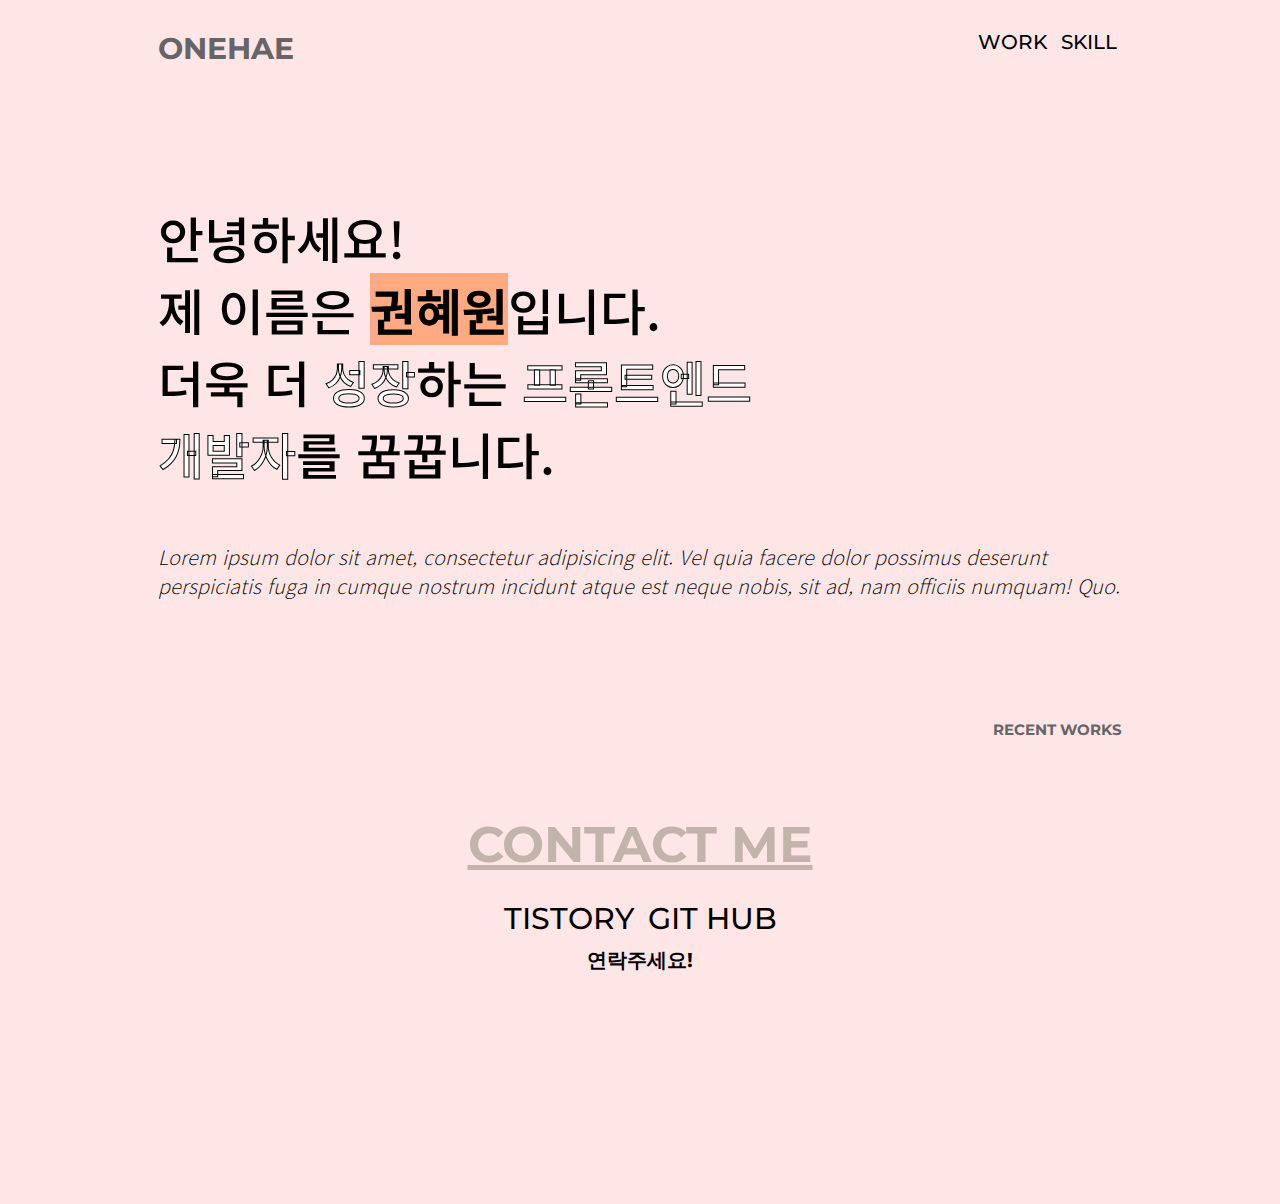
==== index.html @ b128db63 "포트폴리오 작업1" ====
<!DOCTYPE html>
<html lang="ko">
  <head>
    <meta charset="UTF-8" />
    <meta http-equiv="X-UA-Compatible" content="IE=edge" />
    <meta name="viewport" content="width=device-width, initial-scale=1.0" />
    <title>PORTFOLIO</title>
    <link rel="stylesheet" type="text/css" href="style.css" />

    <link
      href="https://fonts.googleapis.com/css2?family=Montserrat:ital,wght@0,200;0,400;0,500;0,600;0,800;0,900;1,200;1,400;1,500;1,600;1,800;1,900&display=swap"
      rel="stylesheet"
    />
    <link
      href="https://fonts.googleapis.com/css2?family=Noto+Sans+KR:wght@100;300;400;500;700;900&display=swap"
      rel="stylesheet"
    />
  </head>
  <body>
    <div class="frame">
      <nav class="navigator">
        <h3 class="site-name">ONEHAE</h3>
        <ul>
          <li><a href="index.html" class="nav-menu">WORK</a></li>
          <li><a href="skill.html" class="nav-menu">SKILL</a></li>
        </ul>
      </nav>

      <div class="dashboard">
        <h1 class="korean-comment">
          안녕하세요!<br />
          제 이름은 <a class="sample">권혜원</a>입니다. <br />
          더욱 더 <a class="hilight type1">성장</a>하는
          <a class="hilight type2">프론트엔드 <br />개발자</a>를 꿈꿉니다.
        </h1>
        <p class="english-comment">
          Lorem ipsum dolor sit amet, consectetur adipisicing elit. Vel quia
          facere dolor possimus deserunt perspiciatis fuga in cumque nostrum
          incidunt atque est neque nobis, sit ad, nam officiis numquam! Quo.
        </p>
      </div>

      <h5 class="recent-menu">RECENT WORKS</h5>

      <div class="recent-works"></div>

      <footer class="footer">
        <h3 class="contact">CONTACT ME</h3>
        <div class="links">
          <a class="tistory" href="https://onehae.tistory.com/">TISTORY</a>
          <a class="github" href="https://github.com/onehae627">GIT HUB</a>
        </div>
        <p>연락주세요!</p>
      </footer>
    </div>
  </body>
</html>
---- style.css ----
body {
  background-color: #ffe6e6;
}

.frame {
  margin: 30px 150px;
  display: flex;
  flex-direction: column;
}

/* navigator */
.navigator {
  display: flex;
  flex-direction: row;
  justify-content: space-between;
}

li {
  display: inline;
  list-style: none;
  margin: 0;
}

ul {
  margin: 0;
}

.site-name {
  margin: 0;
  font-family: "Montserrat", sans-serif;
  font-size: 30px;
  color: #666464;
}

.nav-menu {
  font-family: "Montserrat", sans-serif;
  font-weight: 500;
  font-size: 20px;
  padding: 5px;
}

a {
  color: black;
  text-decoration: none;
}
a:hover {
  color: white;
  font-weight: bold;
  transition: 0.3s;
}

/* dashboard */

.dashboard {
  display: flex;
  flex-direction: column;
  margin-top: 100px;
}

.korean-comment {
  font-family: "Noto Sans KR", sans-serif;
  font-weight: 500;
  font-size: 50px;
}

.sample {
  background-color: #ffaa80;
  -webkit-text-stroke: 1px black;
}

.sample:hover {
  -webkit-text-stroke: 1px black;
  background-color: transparent;
  transition: none;
  color: white;
}

.hilight {
  color: white;
  -webkit-text-stroke: 1px black;
}

.hilight:hover {
  background-color: #ffaa80;
  transition: none;
  color: black;
}

.type1:hover {
  background-color: yellowgreen;
}
.type2:hover {
  background-color: skyblue;
}

.english-comment {
  font-family: "Noto Sans KR", sans-serif;
  font-weight: 200;
  font-size: 20px;
  font-style: italic;
}

/* RECENT WORKS  */
.recent-menu {
  font-family: "Montserrat", sans-serif;
  font-size: 15px;
  font-weight: 700;
  color: #666464;
  text-align: right;
  margin-top: 100px;
}

/* footer */

.footer {
  display: flex;
  flex-direction: column;
  align-items: center;
  margin-bottom: 200px;
}

.contact {
  font-family: "Montserrat", sans-serif;
  font-size: 50px;
  font-weight: 700;
  color: #c2b4ab;
  text-decoration: underline;
  margin-bottom: 25px;
}

.links > a {
  font-family: "Montserrat", sans-serif;
  padding: 5px;
  font-size: 30px;
  font-weight: 500;
}

.footer > p {
  font-family: "Montserrat", sans-serif;
  font-size: 20px;
  font-weight: bold;
  margin: 0;
  margin-top: 10px;
}

/* skill */
.skills > .introduce > h3 {
  padding: 20px;
}
.skill-board > span {
  font-size: 2rem;
  font-weight: bold;
  padding: 20px;
}
.skill-board {
  display: flex;
  flex-direction: column;
  margin-top: 70px;
}
.Explanation {
  margin-top: 50px;
}
.Explanation > span {
  display: block;
  padding: 10px;
  font-size: 20px;
}
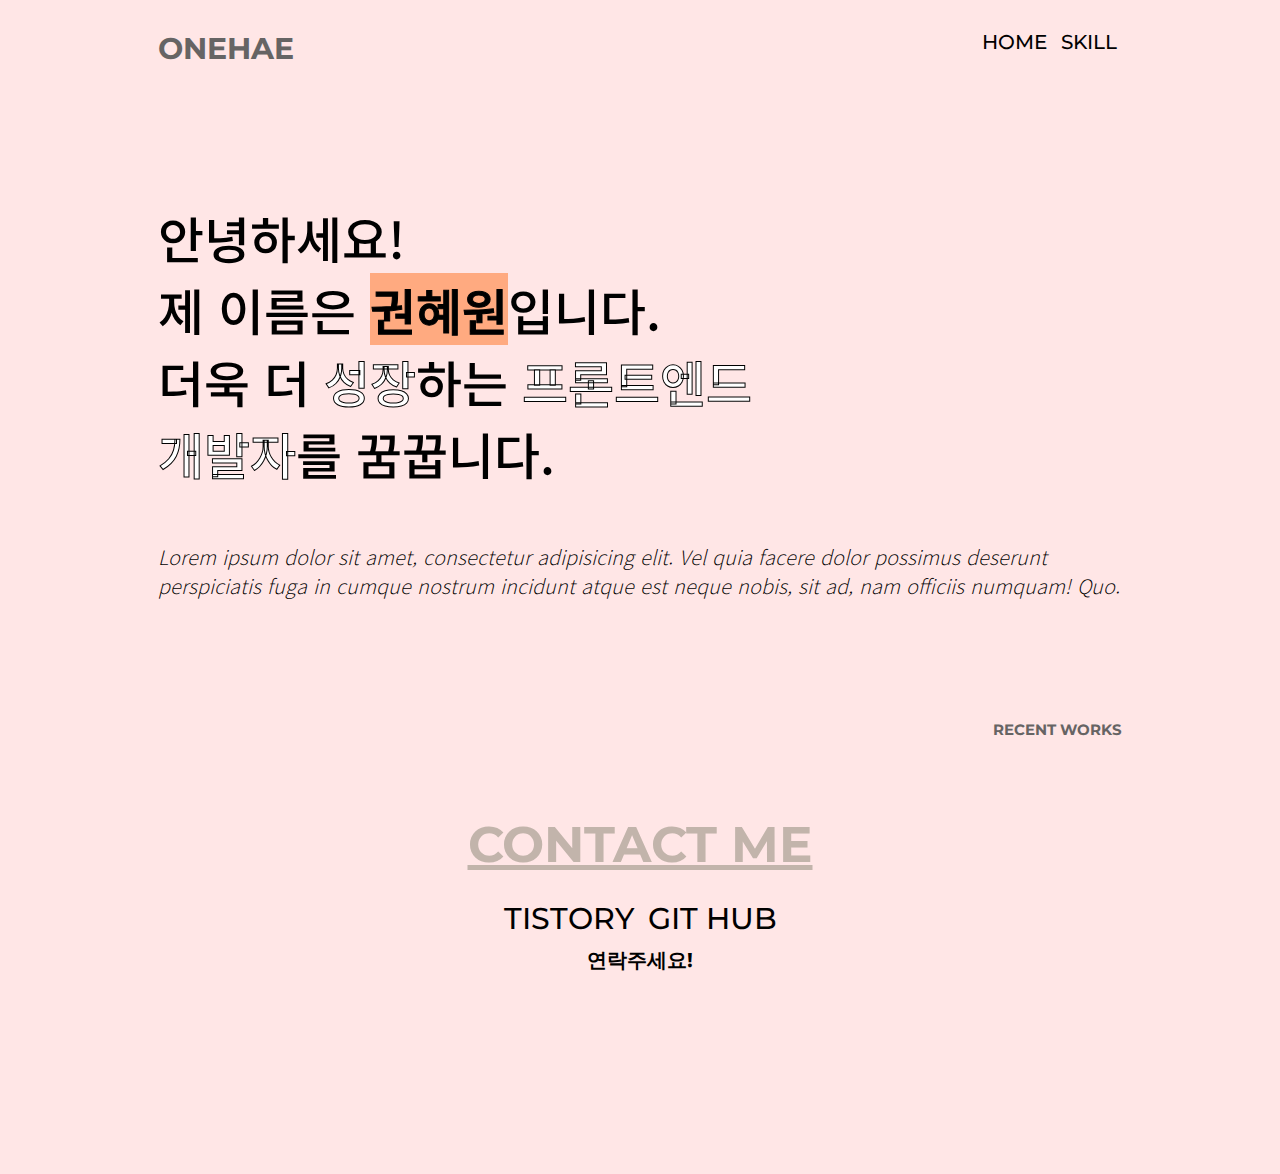
==== commit 1c0da8f2: "상단바 메뉴 수정, body 높이 설정" ====
--- a/index.html
+++ b/index.html
@@ -21,7 +21,7 @@
       <nav class="navigator">
         <h3 class="site-name">ONEHAE</h3>
         <ul>
-          <li><a href="index.html" class="nav-menu">WORK</a></li>
+          <li><a href="index.html" class="nav-menu">HOME</a></li>
           <li><a href="skill.html" class="nav-menu">SKILL</a></li>
         </ul>
       </nav>
--- a/style.css
+++ b/style.css
@@ -1,5 +1,6 @@
 body {
   background-color: #ffe6e6;
+  height: 1000px;
 }
 
 .frame {
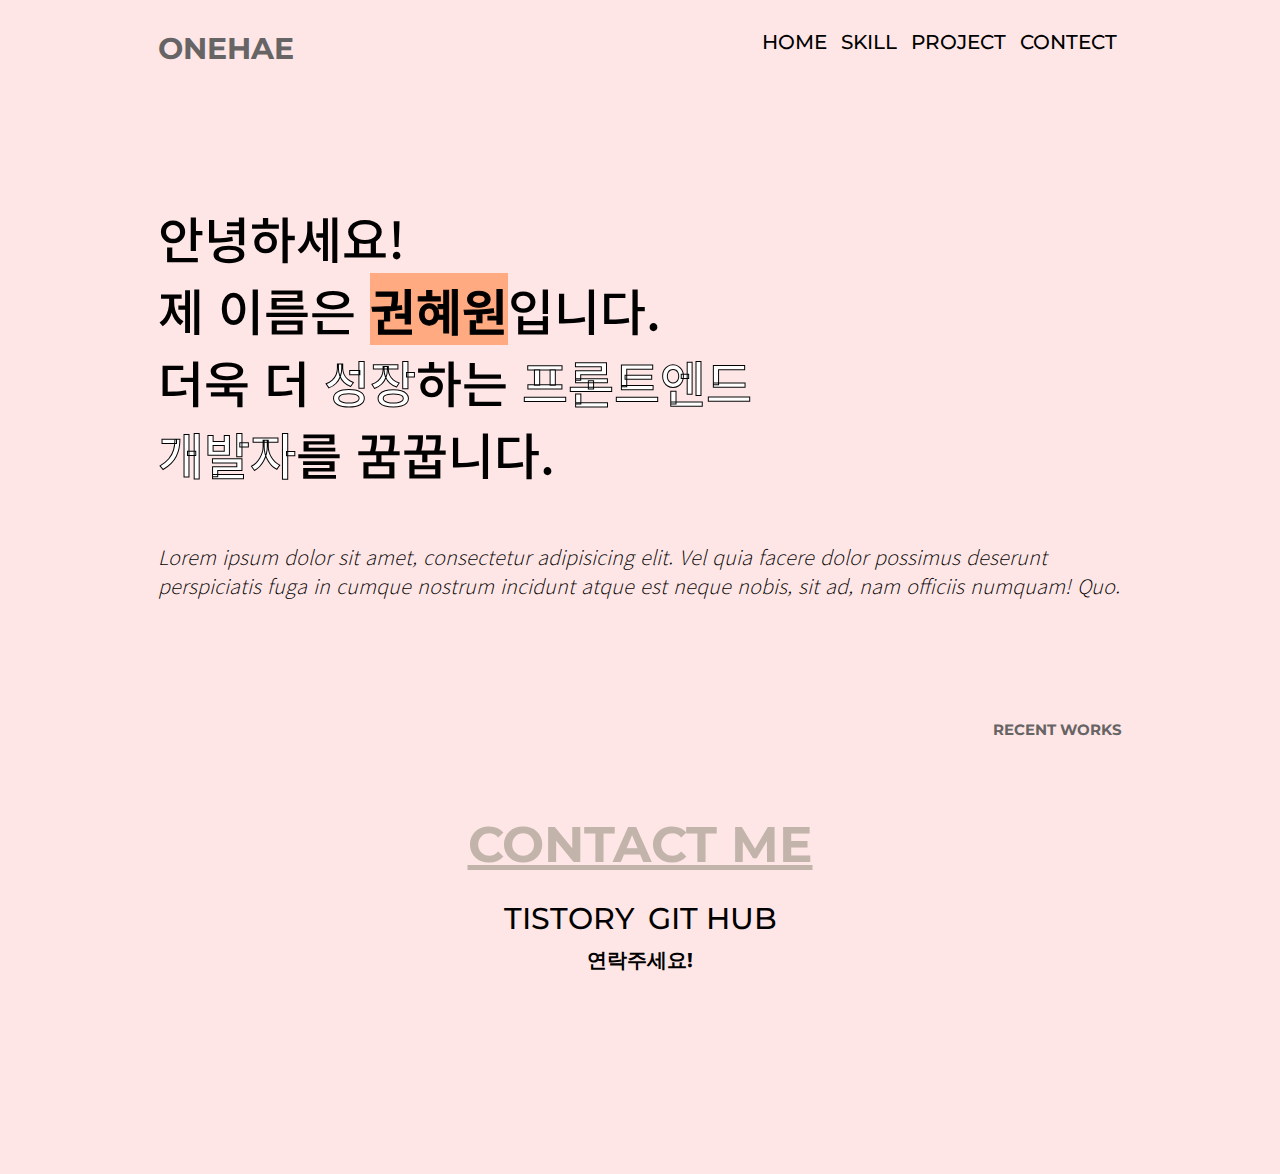
==== commit 7cf1b3fa: "skill페이지 작업중, contect페이지와 project페이지 생성" ====
--- a/index.html
+++ b/index.html
@@ -23,6 +23,8 @@
         <ul>
           <li><a href="index.html" class="nav-menu">HOME</a></li>
           <li><a href="skill.html" class="nav-menu">SKILL</a></li>
+          <li><a href="project.html" class="nav-menu">PROJECT</a></li>
+          <li><a href="contect.html" class="nav-menu">CONTECT</a></li>
         </ul>
       </nav>
 
--- a/style.css
+++ b/style.css
@@ -166,3 +166,36 @@
   padding: 10px;
   font-size: 20px;
 }
+
+.skill-board > .html {
+  background-color: red;
+  height: 10px;
+  width: 60%;
+  margin-left: 20px;
+}
+
+.skill-board > .css {
+  background-color: red;
+  height: 10px;
+  width: 50%;
+  margin-left: 20px;
+}
+
+.skill-board > .javascript {
+  background-color: red;
+  height: 10px;
+  width: 40%;
+  margin-left: 20px;
+}
+
+.skill-board > .react {
+  background-color: red;
+  height: 10px;
+  width: 30%;
+  margin-left: 20px;
+}
+
+.skill-board p {
+  margin-left: 20px;
+  font-size: 20px;
+}
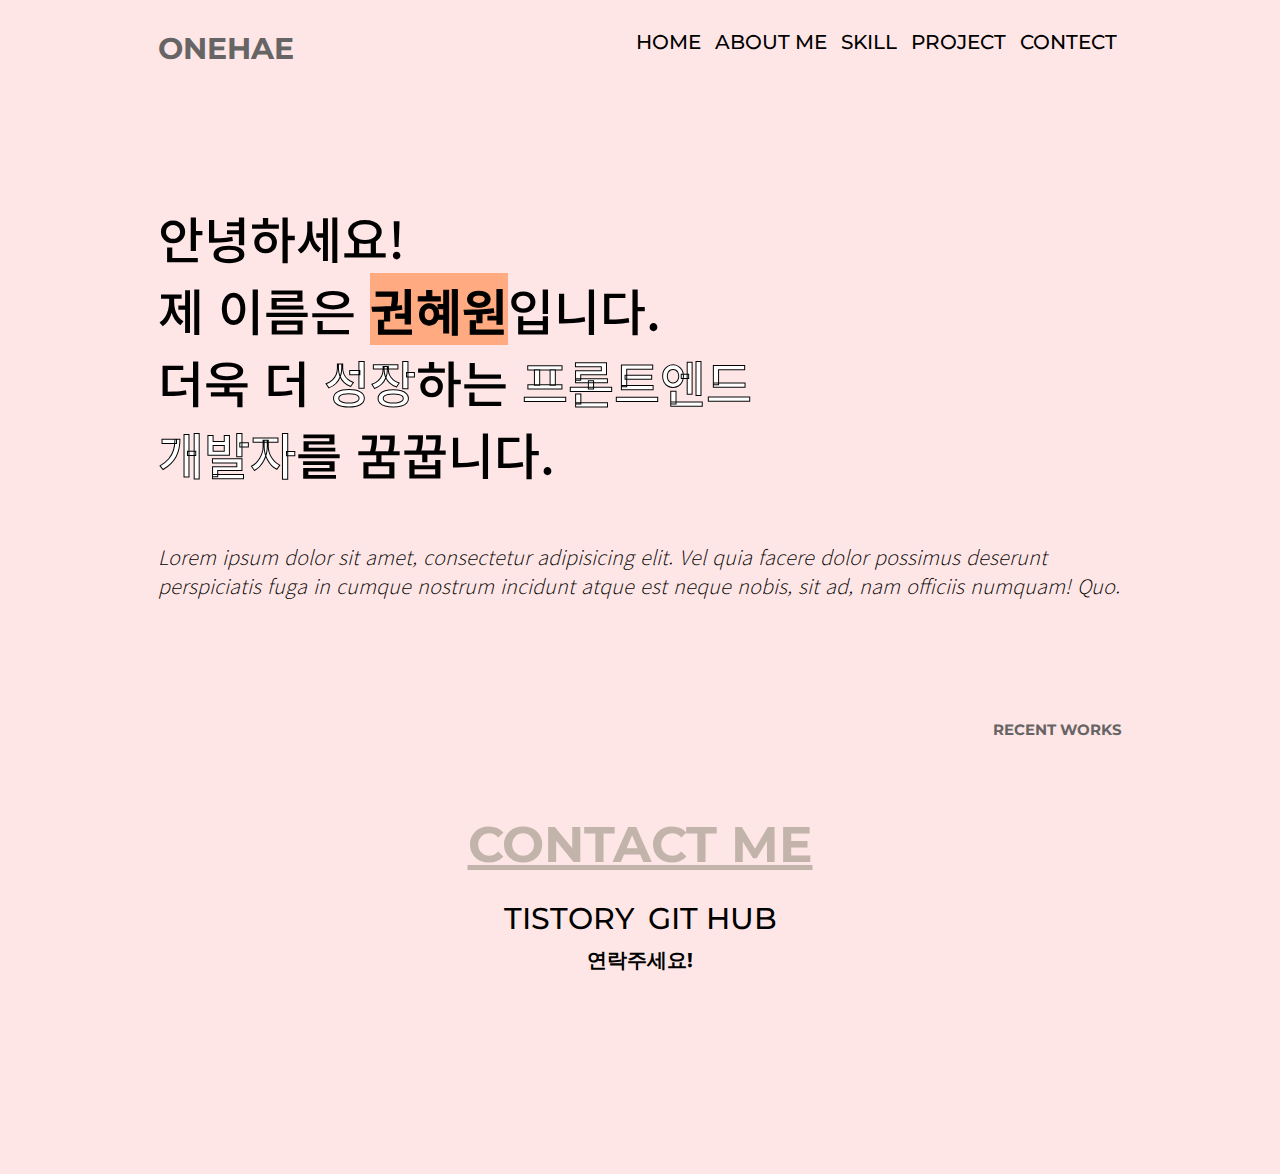
==== commit 4bf24708: "aboutme페이지 생성" ====
--- a/index.html
+++ b/index.html
@@ -22,6 +22,7 @@
         <h3 class="site-name">ONEHAE</h3>
         <ul>
           <li><a href="index.html" class="nav-menu">HOME</a></li>
+          <li><a href="aboutme.html" class="nav-menu">ABOUT ME</a></li>
           <li><a href="skill.html" class="nav-menu">SKILL</a></li>
           <li><a href="project.html" class="nav-menu">PROJECT</a></li>
           <li><a href="contect.html" class="nav-menu">CONTECT</a></li>
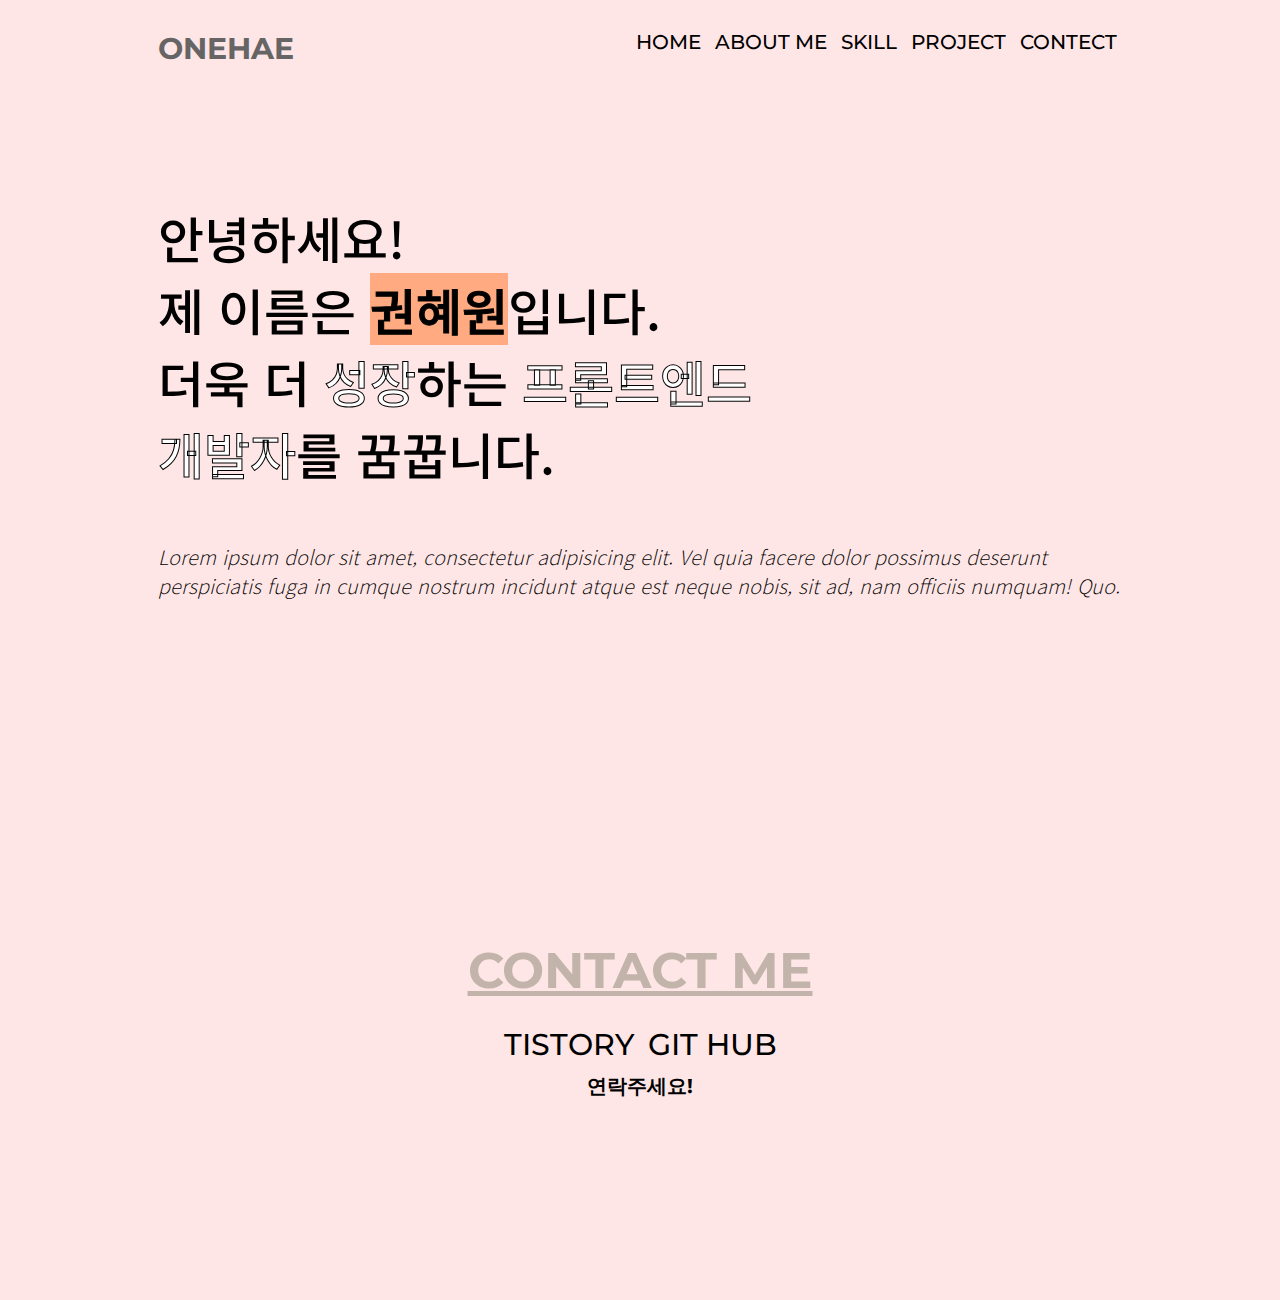
==== commit 7a318c36: "skill페이지 css작업과 내용추가" ====
--- a/index.html
+++ b/index.html
@@ -43,10 +43,6 @@
         </p>
       </div>
 
-      <h5 class="recent-menu">RECENT WORKS</h5>
-
-      <div class="recent-works"></div>
-
       <footer class="footer">
         <h3 class="contact">CONTACT ME</h3>
         <div class="links">
--- a/style.css
+++ b/style.css
@@ -118,6 +118,7 @@
   flex-direction: column;
   align-items: center;
   margin-bottom: 200px;
+  margin-top: 270px;
 }
 
 .contact {
@@ -166,36 +167,91 @@
   padding: 10px;
   font-size: 20px;
 }
-
-.skill-board > .html {
+.skill-board > .skill-1 {
+  display: flex;
+  flex-direction: row;
+}
+.skill-board > .skill-1 > .html {
   background-color: red;
   height: 10px;
   width: 60%;
   margin-left: 20px;
-}
-
-.skill-board > .css {
+  margin-top: 20px;
+}
+.skill-board > .skill-1 > p {
+  margin-left: 10px;
+}
+.skill-board > .skill-2 {
+  display: flex;
+  flex-direction: row;
+}
+.skill-board > .skill-2 > .css {
   background-color: red;
   height: 10px;
   width: 50%;
   margin-left: 20px;
-}
-
-.skill-board > .javascript {
+  margin-top: 20px;
+}
+.skill-board > .skill-2 > p {
+  margin-left: 10px;
+}
+.skill-board > .skill-3 {
+  display: flex;
+  flex-direction: row;
+}
+.skill-board > .skill-3 > .javascript {
   background-color: red;
   height: 10px;
   width: 40%;
   margin-left: 20px;
-}
-
-.skill-board > .react {
+  margin-top: 20px;
+}
+.skill-board > .skill-3 > p {
+  margin-left: 10px;
+}
+.skill-board > .skill-4 {
+  display: flex;
+  flex-direction: row;
+}
+.skill-board > .skill-4 > .react {
   background-color: red;
   height: 10px;
   width: 30%;
   margin-left: 20px;
-}
-
-.skill-board p {
-  margin-left: 20px;
-  font-size: 20px;
-}
+  margin-top: 20px;
+}
+.skill-board > .skill-4 > p {
+  margin-left: 10px;
+}
+.Explanation {
+  margin-right: auto;
+  margin-left: auto;
+  display: flex;
+  flex-direction: column;
+  margin-top: 150px;
+}
+.Explanation span {
+  text-align: center;
+  font-weight: bold;
+}
+.tistory-1 {
+  margin-right: auto;
+  margin-left: auto;
+  display: flex;
+  flex-direction: column;
+  margin-top: 120px;
+}
+
+.tistory-1 > a {
+  text-align: center;
+  font-weight: bold;
+  font-size: 30px;
+}
+
+.tistory-1 p {
+  text-align: center;
+  font-weight: bold;
+  font-size: 20px;
+}
+
+/* aboutme */
